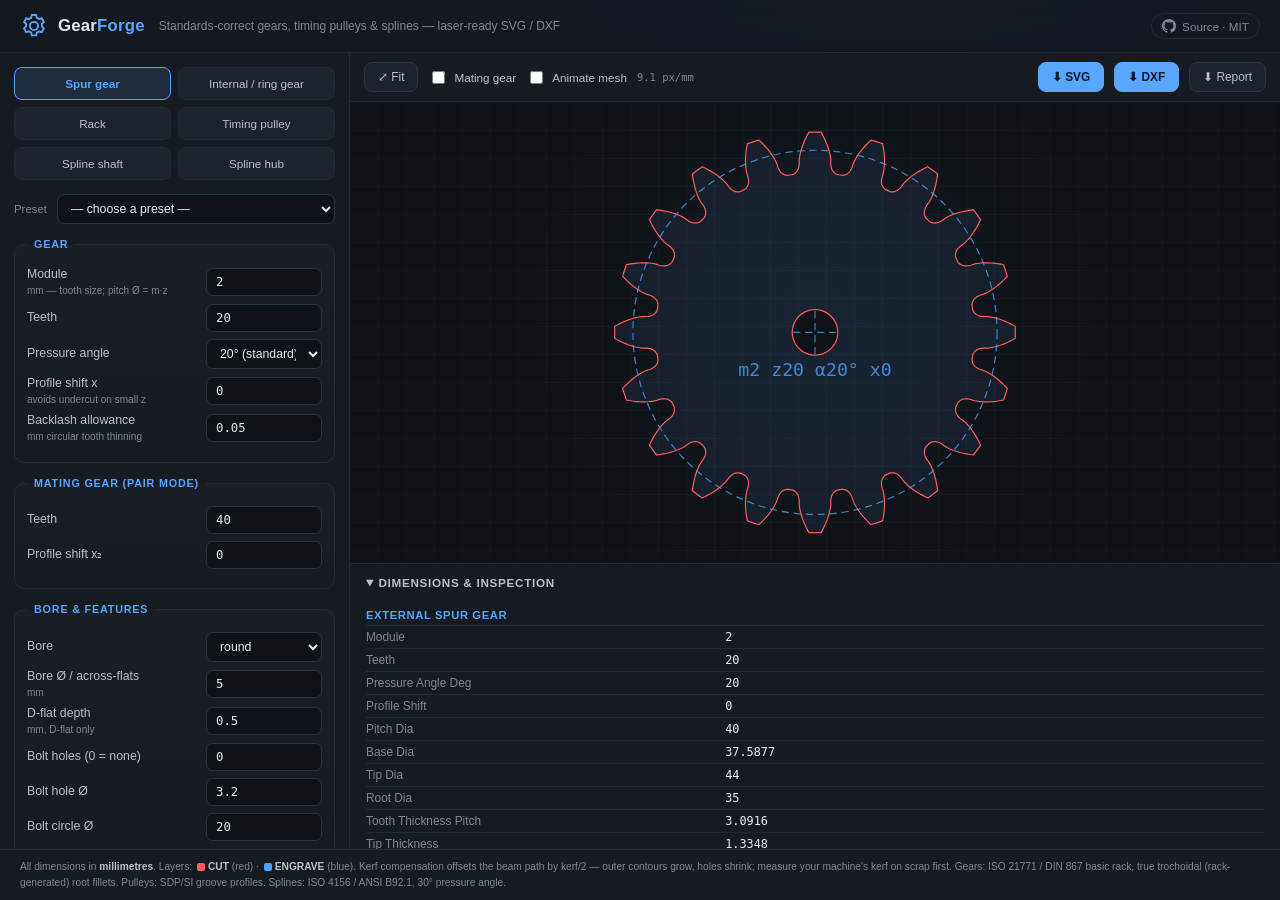
==== index.html @ af027abe "GearForge: standards-correct laser-ready gear/pulley/spline generator Involute spur gears (ISO 21771" ====
<!DOCTYPE html>
<html lang="en">
<head>
<meta charset="UTF-8">
<meta name="viewport" content="width=device-width, initial-scale=1.0">
<title>GearForge — laser-ready gear, pulley &amp; spline generator</title>
<meta name="description" content="Standards-correct involute spur gears, internal gears, racks, timing-belt pulleys and ISO 4156 splines — exported as laser-ready, kerf-compensated SVG and DXF.">
<link rel="stylesheet" href="style.css">
<link rel="icon" href="data:image/svg+xml,<svg xmlns='http://www.w3.org/2000/svg' viewBox='0 0 100 100'><text y='.9em' font-size='90'>⚙️</text></svg>">
</head>
<body>
<header>
  <div class="brand">
    <svg viewBox="0 0 24 24" fill="none" stroke="currentColor" stroke-width="1.6" aria-hidden="true">
      <path d="M12 8.5a3.5 3.5 0 1 0 0 7 3.5 3.5 0 0 0 0-7Z"/>
      <path d="M13.9 2.6h-3.8l-.5 2.4a7.4 7.4 0 0 0-1.9 1.1L5.4 5.3 3.5 8.6l1.8 1.6a7.5 7.5 0 0 0 0 2.2l-1.8 1.6 1.9 3.3 2.3-.8a7.4 7.4 0 0 0 1.9 1.1l.5 2.4h3.8l.5-2.4a7.4 7.4 0 0 0 1.9-1.1l2.3.8 1.9-3.3-1.8-1.6a7.5 7.5 0 0 0 0-2.2l1.8-1.6-1.9-3.3-2.3.8a7.4 7.4 0 0 0-1.9-1.1l-.5-2.4Z"/>
    </svg>
    <h1>Gear<span>Forge</span></h1>
  </div>
  <p class="tagline">Standards-correct gears, timing pulleys &amp; splines — laser-ready SVG / DXF</p>
  <nav class="links">
    <a id="ghLink" href="https://github.com/1400130-collab/gearforge" target="_blank" rel="noopener">
      <svg viewBox="0 0 16 16" fill="currentColor" aria-hidden="true"><path d="M8 0C3.58 0 0 3.58 0 8c0 3.54 2.29 6.53 5.47 7.59.4.07.55-.17.55-.38 0-.19-.01-.82-.01-1.49-2.01.37-2.53-.49-2.69-.94-.09-.23-.48-.94-.82-1.13-.28-.15-.68-.52-.01-.53.63-.01 1.08.58 1.23.82.72 1.21 1.87.87 2.33.66.07-.52.28-.87.51-1.07-1.78-.2-3.64-.89-3.64-3.95 0-.87.31-1.59.82-2.15-.08-.2-.36-1.02.08-2.12 0 0 .67-.21 2.2.82.64-.18 1.32-.27 2-.27s1.36.09 2 .27c1.53-1.04 2.2-.82 2.2-.82.44 1.1.16 1.92.08 2.12.51.56.82 1.27.82 2.15 0 3.07-1.87 3.75-3.65 3.95.29.25.54.73.54 1.48 0 1.07-.01 1.93-.01 2.2 0 .21.15.46.55.38A8.01 8.01 0 0 0 16 8c0-4.42-3.58-8-8-8Z"/></svg>
      Source · MIT
    </a>
  </nav>
</header>

<main>
  <aside id="sidebar">
    <nav id="typeTabs" aria-label="Part type"></nav>
    <div id="presetRow">
      <label for="presetSel">Preset</label>
      <select id="presetSel"><option value="">— choose a preset —</option></select>
    </div>
    <form id="paramForm" autocomplete="off"></form>
    <section id="warnings" aria-live="polite"></section>
  </aside>

  <section id="stage">
    <div id="toolbar">
      <button id="btnFit" title="Fit part to view">⤢ Fit</button>
      <label id="pairCtl" class="hidden"><input type="checkbox" id="chkPair"> Mating gear</label>
      <label id="animCtl" class="hidden"><input type="checkbox" id="chkAnim"> Animate mesh</label>
      <span id="zoomInfo"></span>
      <span class="spacer"></span>
      <button id="btnSVG" class="primary" title="Download laser-ready SVG (mm-true, kerf-compensated)">⬇ SVG</button>
      <button id="btnDXF" class="primary" title="Download DXF R12 (mm, layers CUT/ENGRAVE)">⬇ DXF</button>
      <button id="btnReport" title="Download dimension &amp; inspection report">⬇ Report</button>
    </div>
    <div id="viewport">
      <svg id="preview" xmlns="http://www.w3.org/2000/svg" role="img" aria-label="Part preview"></svg>
      <div id="errBox" class="hidden"></div>
    </div>
    <details id="reportBox" open>
      <summary>Dimensions &amp; inspection</summary>
      <table id="reportTable"></table>
    </details>
  </section>
</main>

<footer>
  <p>All dimensions in <b>millimetres</b>. Layers: <span class="cutdot"></span><b>CUT</b> (red) ·
  <span class="engdot"></span><b>ENGRAVE</b> (blue). Kerf compensation offsets the beam path by kerf/2
  — outer contours grow, holes shrink; measure your machine's kerf on scrap first.
  Gears: ISO 21771 / DIN 867 basic rack, true trochoidal (rack-generated) root fillets.
  Pulleys: SDP/SI groove profiles. Splines: ISO 4156 / ANSI B92.1, 30° pressure angle.</p>
</footer>

<script src="src/geometry.js"></script>
<script src="src/involute.js"></script>
<script src="src/pulley.js"></script>
<script src="src/spline.js"></script>
<script src="src/exporters.js"></script>
<script src="src/app.js"></script>
</body>
</html>
---- style.css ----
/* GearForge UI — professional dark engineering theme */
:root {
  --bg: #0f1216;
  --bg-grad: radial-gradient(1200px 600px at 70% -10%, #16202c 0%, #0f1216 60%);
  --panel: #161b22;
  --panel-2: #1c232d;
  --panel-3: #232c38;
  --line: #2a3441;
  --line-soft: #222a35;
  --text: #e6ebf2;
  --text-2: #b7c1cf;
  --dim: #7d8895;
  --accent: #58a6ff;
  --accent-soft: rgba(88, 166, 255, 0.12);
  --cut: #ff5c5c;
  --engrave: #4fa3ff;
  --ok: #4ec98f;
  --warn: #e2b93b;
  --err: #ff6b6b;
  --radius: 10px;
  --font-ui: -apple-system, BlinkMacSystemFont, "Segoe UI", Inter, Roboto, "Helvetica Neue", sans-serif;
  --font-mono: "SF Mono", ui-monospace, "JetBrains Mono", Menlo, Consolas, monospace;
  font-size: 15px;
}
* { box-sizing: border-box; }
html, body { margin: 0; height: 100%; }
body {
  background: var(--bg) var(--bg-grad) no-repeat;
  color: var(--text);
  font-family: var(--font-ui);
  display: flex; flex-direction: column;
  -webkit-font-smoothing: antialiased;
}

/* ------------------------------------------------------------- header */
header {
  display: flex; align-items: center; gap: 14px;
  padding: 12px 20px;
  border-bottom: 1px solid var(--line-soft);
  background: rgba(22, 27, 34, 0.85);
  backdrop-filter: blur(6px);
}
.brand { display: flex; align-items: center; gap: 10px; }
.brand svg { width: 28px; height: 28px; color: var(--accent); }
.brand h1 { margin: 0; font-size: 1.12rem; font-weight: 650; letter-spacing: 0.2px; }
.brand h1 span { color: var(--accent); }
header .tagline { margin: 0; color: var(--dim); font-size: 0.8rem; flex: 1; }
header .links { display: flex; gap: 14px; align-items: center; }
header .links a {
  color: var(--dim); font-size: 0.78rem; text-decoration: none;
  display: inline-flex; align-items: center; gap: 6px;
  padding: 5px 10px; border: 1px solid var(--line-soft); border-radius: 999px;
  transition: color 0.15s, border-color 0.15s;
}
header .links a:hover { color: var(--accent); border-color: var(--accent); }
header .links svg { width: 14px; height: 14px; }

main { flex: 1; display: flex; min-height: 0; }

/* ------------------------------------------------------------ sidebar */
#sidebar {
  width: 350px; min-width: 350px; overflow-y: auto;
  background: var(--panel);
  border-right: 1px solid var(--line-soft);
  padding: 14px;
  scrollbar-width: thin; scrollbar-color: var(--line) transparent;
}
#typeTabs { display: grid; grid-template-columns: 1fr 1fr; gap: 7px; margin-bottom: 14px; }
#typeTabs button {
  background: var(--panel-2); color: var(--text-2);
  border: 1px solid var(--line-soft); border-radius: 8px;
  padding: 9px 6px; cursor: pointer;
  font: 500 0.78rem var(--font-ui);
  transition: border-color 0.15s, color 0.15s, background 0.15s;
}
#typeTabs button:hover { border-color: var(--accent); color: var(--text); }
#typeTabs button.active {
  border-color: var(--accent); color: var(--accent);
  background: var(--accent-soft); font-weight: 600;
}

#presetRow { display: flex; gap: 10px; align-items: center; margin-bottom: 14px; }
#presetRow label { color: var(--dim); font-size: 0.76rem; font-weight: 500; }
#presetRow select { flex: 1; }

fieldset {
  border: 1px solid var(--line-soft); border-radius: var(--radius);
  margin: 0 0 14px; padding: 10px 12px 12px;
  background: linear-gradient(180deg, rgba(255,255,255,0.015), transparent);
}
legend {
  color: var(--accent); font-size: 0.72rem; font-weight: 650;
  text-transform: uppercase; letter-spacing: 0.8px; padding: 0 7px;
}
.row { display: flex; align-items: center; gap: 10px; margin: 7px 0; }
.row label { flex: 1; font-size: 0.82rem; color: var(--text-2); line-height: 1.3; }
.row label small { color: var(--dim); display: block; font-size: 0.67rem; margin-top: 1px; }
.row input[type="number"], .row input[type="text"], select {
  width: 116px; background: var(--bg); color: var(--text);
  border: 1px solid var(--line); border-radius: 7px;
  padding: 6px 9px; font: 0.82rem var(--font-mono);
  transition: border-color 0.15s, box-shadow 0.15s;
}
.row input:focus, select:focus {
  outline: none; border-color: var(--accent);
  box-shadow: 0 0 0 3px var(--accent-soft);
}
select { font-family: var(--font-ui); }
.row input[type="checkbox"] { width: auto; accent-color: var(--accent); }

#warnings { display: flex; flex-direction: column; gap: 7px; }
.warnItem {
  border-left: 3px solid var(--warn);
  background: var(--panel-2);
  padding: 8px 11px; font-size: 0.75rem; line-height: 1.45;
  border-radius: 0 8px 8px 0; color: var(--text-2);
}
.warnItem.error { border-color: var(--err); background: rgba(255, 107, 107, 0.07); color: #ffc9c9; }
.warnItem.info { border-color: var(--engrave); color: var(--dim); }

/* -------------------------------------------------------------- stage */
#stage { flex: 1; display: flex; flex-direction: column; min-width: 0; }
#toolbar {
  display: flex; align-items: center; gap: 10px;
  padding: 9px 14px;
  background: var(--panel); border-bottom: 1px solid var(--line-soft);
}
#toolbar .spacer { flex: 1; }
#toolbar button {
  background: var(--panel-2); color: var(--text-2);
  border: 1px solid var(--line); border-radius: 8px;
  padding: 7px 13px; cursor: pointer;
  font: 500 0.79rem var(--font-ui);
  transition: border-color 0.15s, color 0.15s, background 0.15s;
}
#toolbar button:hover { border-color: var(--accent); color: var(--text); }
#toolbar button.primary {
  background: var(--accent); border-color: var(--accent); color: #0b1826; font-weight: 650;
}
#toolbar button.primary:hover { background: #74b6ff; color: #0b1826; }
#toolbar label {
  font-size: 0.78rem; color: var(--text-2);
  display: inline-flex; gap: 6px; align-items: center; cursor: pointer;
}
#toolbar input[type="checkbox"] { accent-color: var(--accent); }
#zoomInfo { color: var(--dim); font-size: 0.7rem; font-family: var(--font-mono); }
.hidden { display: none !important; }

#viewport {
  flex: 1; position: relative; min-height: 0;
  background:
    radial-gradient(circle at 50% 45%, rgba(88,166,255,0.05) 0%, transparent 55%),
    var(--bg);
}
#viewport::before { /* fine grid */
  content: ""; position: absolute; inset: 0; pointer-events: none;
  background-image:
    linear-gradient(rgba(255,255,255,0.025) 1px, transparent 1px),
    linear-gradient(90deg, rgba(255,255,255,0.025) 1px, transparent 1px);
  background-size: 28px 28px;
}
#preview { width: 100%; height: 100%; display: block; cursor: grab; position: relative; }
#preview:active { cursor: grabbing; }
#preview .cutPath { fill: rgba(88, 166, 255, 0.08); stroke: var(--cut); stroke-width: var(--sw, 0.5); }
#preview .cutPath.hole { fill: var(--bg); }
#preview .engravePath {
  fill: none; stroke: var(--engrave); opacity: 0.75;
  stroke-width: var(--sw, 0.5);
  stroke-dasharray: calc(var(--sw, 0.5) * 6) calc(var(--sw, 0.5) * 4);
}
#preview text.engraveText { fill: var(--engrave); opacity: 0.8; font-family: var(--font-mono); }
#preview .mate .cutPath { stroke: var(--ok); fill: rgba(78, 201, 143, 0.06); }

#errBox {
  position: absolute; inset: auto 14px 14px 14px;
  background: rgba(58, 22, 27, 0.95); border: 1px solid var(--err); color: #ffd3d3;
  border-radius: var(--radius); padding: 11px 15px; font-size: 0.83rem;
  box-shadow: 0 8px 30px rgba(0,0,0,0.4);
}

#reportBox {
  border-top: 1px solid var(--line-soft); background: var(--panel);
  max-height: 36%; overflow-y: auto; padding: 4px 16px 12px;
}
#reportBox summary {
  cursor: pointer; color: var(--text-2); font-size: 0.78rem; font-weight: 600;
  text-transform: uppercase; letter-spacing: 0.7px; padding: 8px 0;
  user-select: none;
}
#reportBox summary:hover { color: var(--accent); }
#reportTable { border-collapse: collapse; width: 100%; font-size: 0.79rem; }
#reportTable td { padding: 4px 16px 4px 0; border-bottom: 1px solid var(--line-soft); }
#reportTable td:first-child { color: var(--dim); white-space: nowrap; width: 40%; }
#reportTable td:last-child { color: var(--text); font-family: var(--font-mono); font-variant-numeric: tabular-nums; }
#reportTable tr.section td {
  color: var(--accent); font-weight: 650; font-family: var(--font-ui);
  padding-top: 12px; font-size: 0.75rem; text-transform: uppercase; letter-spacing: 0.6px;
}

footer {
  padding: 9px 20px; border-top: 1px solid var(--line-soft); background: var(--panel);
}
footer p { margin: 0; color: var(--dim); font-size: 0.68rem; line-height: 1.55; }
footer b { color: var(--text-2); font-weight: 600; }
footer .cutdot, footer .engdot {
  display: inline-block; width: 8px; height: 8px; border-radius: 2px;
  margin: 0 3px -1px 2px;
}
footer .cutdot { background: var(--cut); }
footer .engdot { background: var(--engrave); }

@media (max-width: 900px) {
  main { flex-direction: column; }
  #sidebar { width: 100%; min-width: 0; max-height: 45vh; }
  header .tagline { display: none; }
}
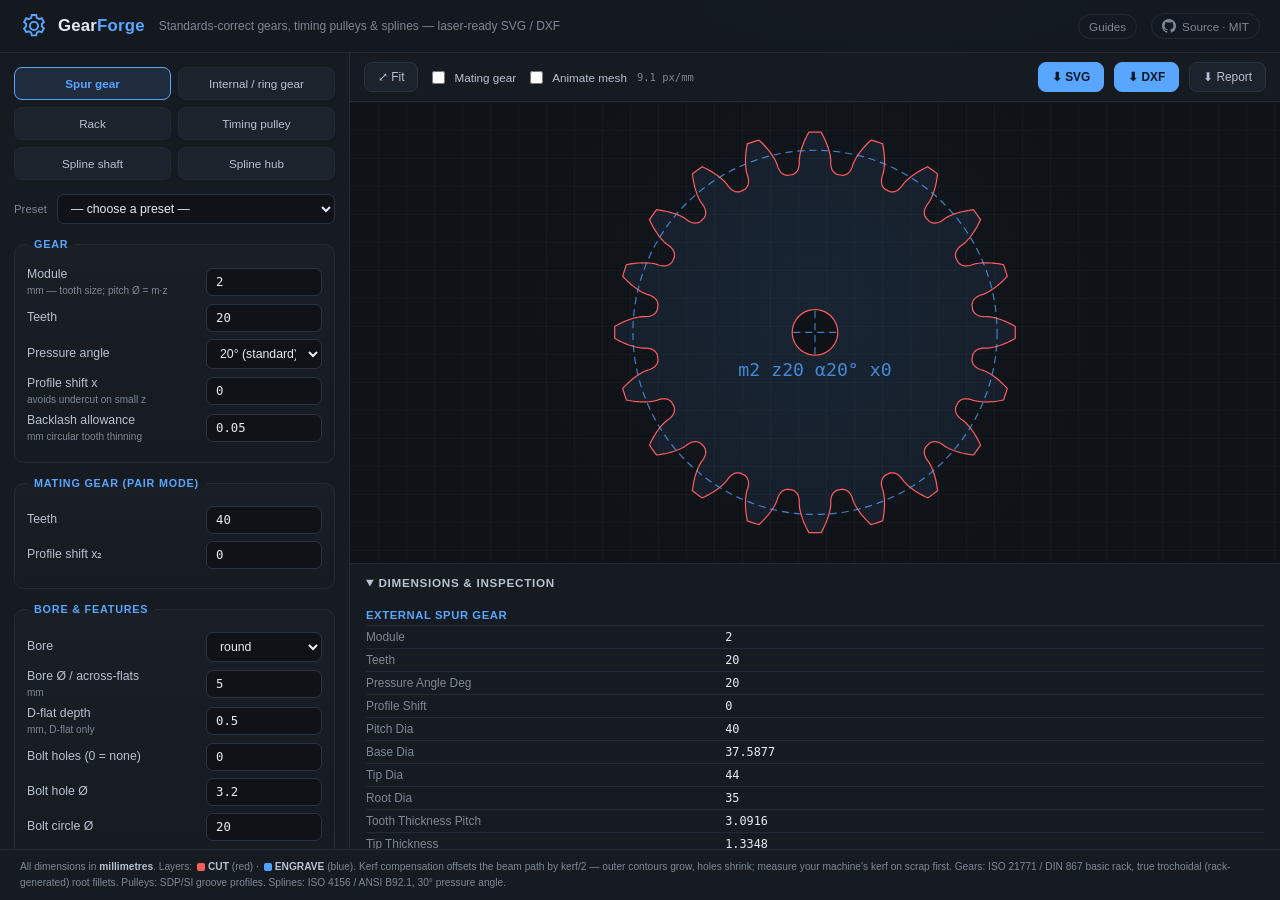
==== commit bb454f4c: "Add SEO metadata, share image, demo GIF and guide pages - OpenGraph + Twitter Card tags, JSON-LD Sof" ====
--- a/index.html
+++ b/index.html
@@ -4,7 +4,53 @@
 <meta charset="UTF-8">
 <meta name="viewport" content="width=device-width, initial-scale=1.0">
 <title>GearForge — laser-ready gear, pulley &amp; spline generator</title>
-<meta name="description" content="Standards-correct involute spur gears, internal gears, racks, timing-belt pulleys and ISO 4156 splines — exported as laser-ready, kerf-compensated SVG and DXF.">
+<meta name="description" content="Free in-browser generator for standards-correct involute spur gears, internal gears, racks, timing-belt pulleys (GT2/HTD/T/AT/MXL) and ISO 4156 splines — exported as laser-ready, kerf-compensated SVG and DXF. Zero dependencies.">
+<meta name="keywords" content="gear generator, involute gear, laser cut gears, SVG gear, DXF gear, timing pulley generator, GT2 pulley, HTD pulley, spline generator, ISO 4156, kerf compensation, LightBurn, CNC, laser cutting">
+<link rel="canonical" href="https://1400130-collab.github.io/gearforge/">
+
+<!-- Open Graph -->
+<meta property="og:type" content="website">
+<meta property="og:site_name" content="GearForge">
+<meta property="og:title" content="GearForge — laser-ready gear, pulley & spline generator">
+<meta property="og:description" content="Standards-correct involute gears, timing-belt pulleys and ISO 4156 splines, exported as laser-ready kerf-compensated SVG / DXF. Zero dependencies, runs in your browser.">
+<meta property="og:url" content="https://1400130-collab.github.io/gearforge/">
+<meta property="og:image" content="https://1400130-collab.github.io/gearforge/og-image.png">
+<meta property="og:image:width" content="1200">
+<meta property="og:image:height" content="630">
+<meta property="og:image:alt" content="GearForge — a generated meshing involute gear pair rendered as laser-ready cut paths">
+
+<!-- Twitter Card -->
+<meta name="twitter:card" content="summary_large_image">
+<meta name="twitter:title" content="GearForge — laser-ready gear, pulley & spline generator">
+<meta name="twitter:description" content="Standards-correct involute gears, timing pulleys & splines → laser-ready kerf-compensated SVG / DXF. Zero dependencies, in your browser.">
+<meta name="twitter:image" content="https://1400130-collab.github.io/gearforge/og-image.png">
+
+<!-- Structured data -->
+<script type="application/ld+json">
+{
+  "@context": "https://schema.org",
+  "@type": "SoftwareApplication",
+  "name": "GearForge",
+  "applicationCategory": "DesignApplication",
+  "applicationSubCategory": "CAD / laser-cutting tool",
+  "operatingSystem": "Any (web browser)",
+  "url": "https://1400130-collab.github.io/gearforge/",
+  "description": "Standards-correct involute spur gears, internal gears, racks, timing-belt pulleys and ISO 4156 splines, exported as laser-ready, kerf-compensated SVG and DXF. Zero dependencies, runs in the browser.",
+  "featureList": [
+    "ISO 21771 involute spur gears with trochoidal root fillets",
+    "Internal / ring gears and racks",
+    "14 timing-belt pulley profiles (GT2, HTD, T, AT, MXL/XL/H)",
+    "ISO 4156 / ANSI B92.1 involute splines",
+    "Kerf-compensated SVG and DXF R12 export",
+    "Dimension and inspection report (span, measurement over pins)"
+  ],
+  "offers": { "@type": "Offer", "price": "0", "priceCurrency": "USD" },
+  "license": "https://opensource.org/licenses/MIT",
+  "isAccessibleForFree": true,
+  "author": { "@type": "Person", "name": "Hugh Mitchell" }
+}
+</script>
+
 <link rel="stylesheet" href="style.css">
 <link rel="icon" href="data:image/svg+xml,<svg xmlns='http://www.w3.org/2000/svg' viewBox='0 0 100 100'><text y='.9em' font-size='90'>⚙️</text></svg>">
 </head>
@@ -19,6 +65,7 @@
   </div>
   <p class="tagline">Standards-correct gears, timing pulleys &amp; splines — laser-ready SVG / DXF</p>
   <nav class="links">
+    <a href="guides/" rel="noopener">Guides</a>
     <a id="ghLink" href="https://github.com/1400130-collab/gearforge" target="_blank" rel="noopener">
       <svg viewBox="0 0 16 16" fill="currentColor" aria-hidden="true"><path d="M8 0C3.58 0 0 3.58 0 8c0 3.54 2.29 6.53 5.47 7.59.4.07.55-.17.55-.38 0-.19-.01-.82-.01-1.49-2.01.37-2.53-.49-2.69-.94-.09-.23-.48-.94-.82-1.13-.28-.15-.68-.52-.01-.53.63-.01 1.08.58 1.23.82.72 1.21 1.87.87 2.33.66.07-.52.28-.87.51-1.07-1.78-.2-3.64-.89-3.64-3.95 0-.87.31-1.59.82-2.15-.08-.2-.36-1.02.08-2.12 0 0 .67-.21 2.2.82.64-.18 1.32-.27 2-.27s1.36.09 2 .27c1.53-1.04 2.2-.82 2.2-.82.44 1.1.16 1.92.08 2.12.51.56.82 1.27.82 2.15 0 3.07-1.87 3.75-3.65 3.95.29.25.54.73.54 1.48 0 1.07-.01 1.93-.01 2.2 0 .21.15.46.55.38A8.01 8.01 0 0 0 16 8c0-4.42-3.58-8-8-8Z"/></svg>
       Source · MIT
